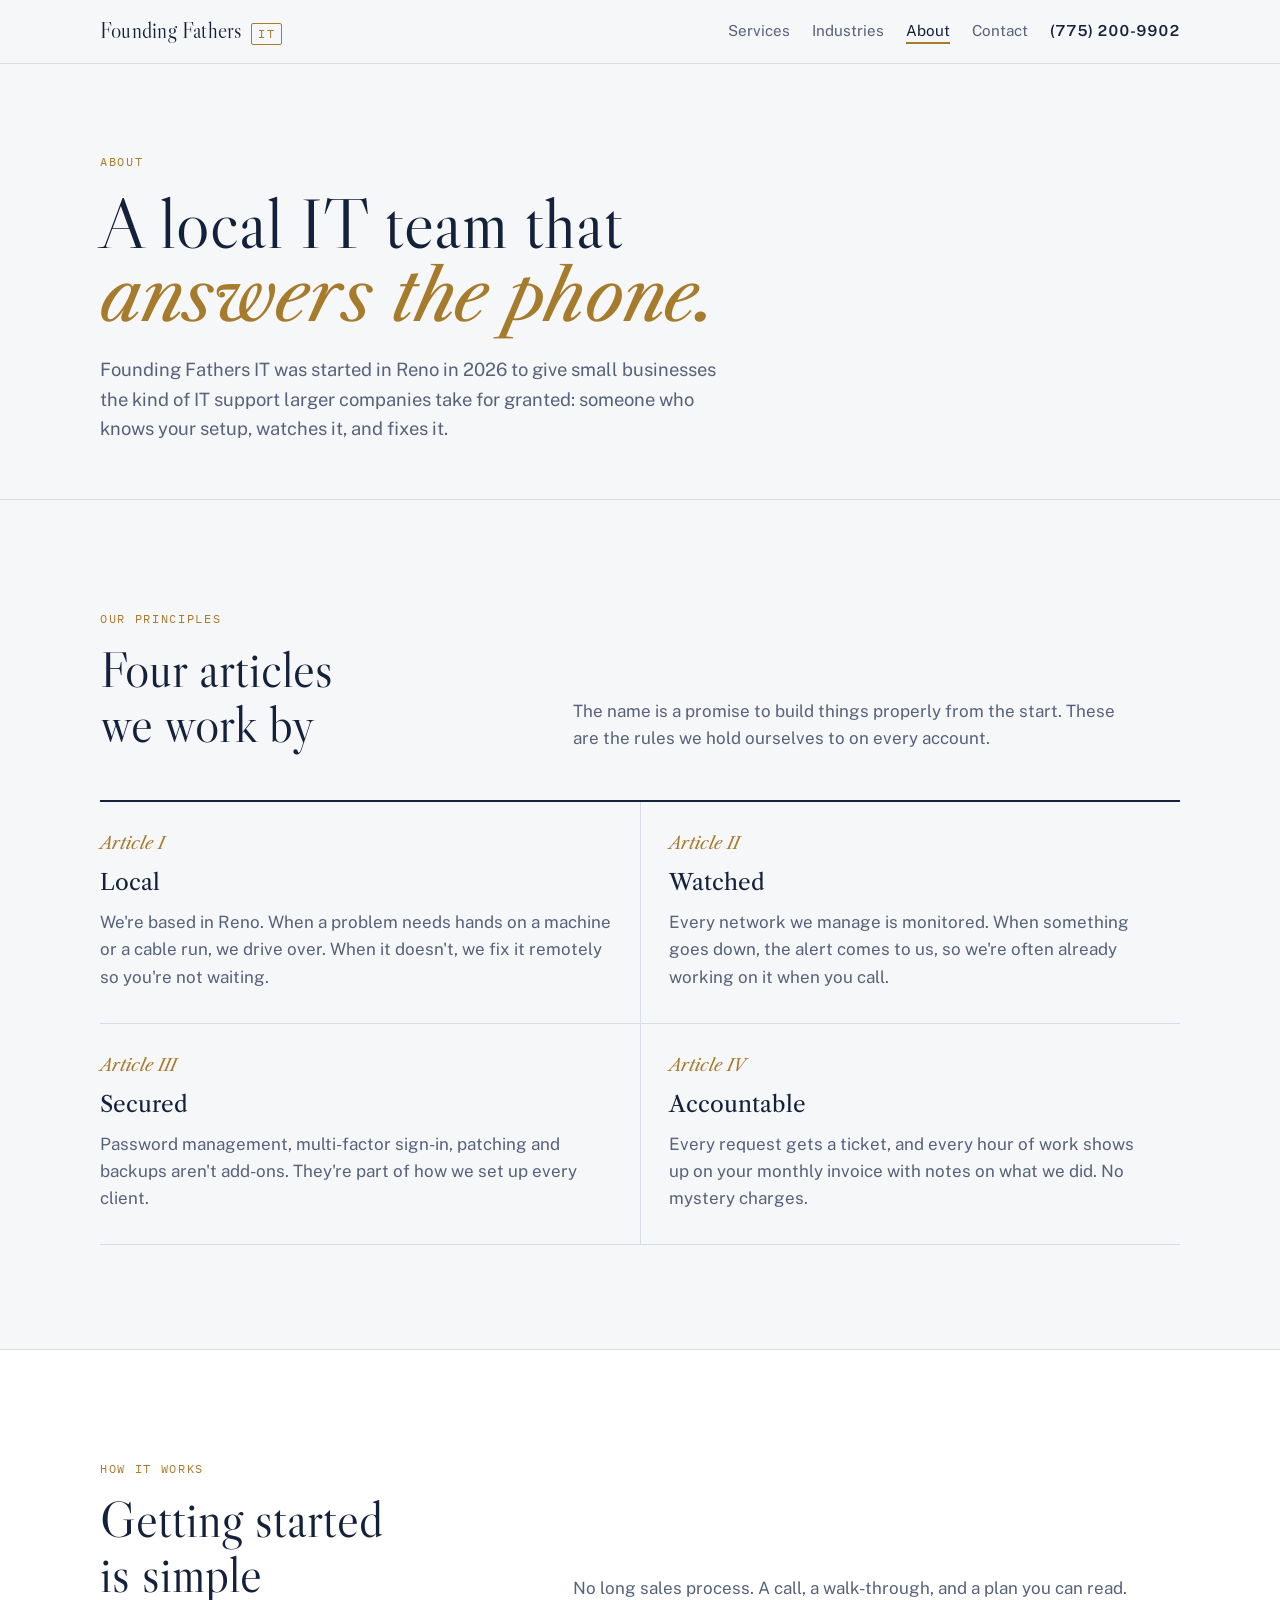
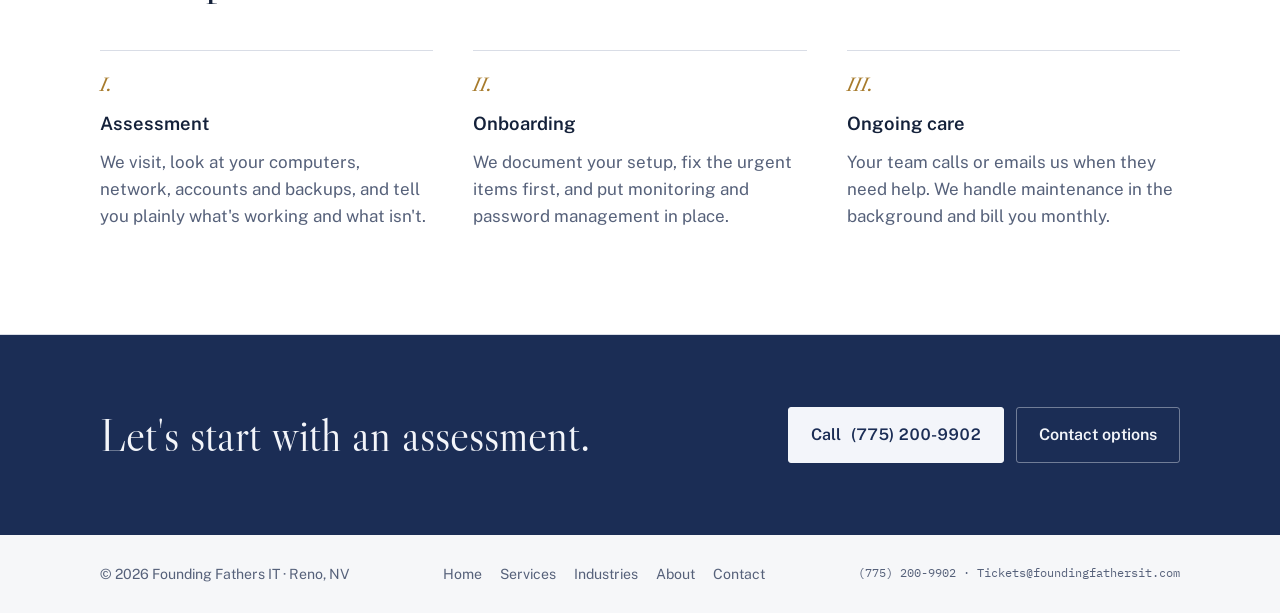
==== about.html @ 0255c2cc "Add files via upload site overhaul" ====
<!doctype html>
<html lang="en">
<head>
<meta charset="utf-8">
<meta name="viewport" content="width=device-width, initial-scale=1, viewport-fit=cover">
<title>About · Founding Fathers IT</title>
<meta name="description" content="Founding Fathers IT: managed IT, cybersecurity and network support for Reno businesses. Call (775) 200-9902.">
<link rel="icon" href="favicon.ico" sizes="any">
<link rel="icon" type="image/png" href="icon.png">
<link rel="apple-touch-icon" href="apple-touch-icon.png">
<link rel="preconnect" href="https://fonts.googleapis.com">
<link rel="preconnect" href="https://fonts.gstatic.com" crossorigin>
<link rel="stylesheet" href="https://fonts.googleapis.com/css2?family=Libre+Caslon+Display&family=Libre+Caslon+Text:ital@0;1&family=Public+Sans:wght@400;500;600;700&family=IBM+Plex+Mono:wght@400;500&display=swap">
<link rel="stylesheet" href="styles.css">
</head>
<body>
<header>
  <div class="wrap nav">
    <a class="mark" href="index.html" aria-label="Founding Fathers IT, home"><b>Founding Fathers</b><span>IT</span></a>
    <nav aria-label="Main">
      <a href="services.html">Services</a>
      <a href="industries.html">Industries</a>
      <a href="about.html" aria-current="page">About</a>
      <a href="contact.html">Contact</a>
      <a class="call" href="tel:+17752009902">(775) 200-9902</a>
    </nav>
  </div>
  <div class="wrap mobile-nav" aria-label="Pages">
    <a href="index.html">Home</a>
    <a href="services.html">Services</a>
    <a href="industries.html">Industries</a>
    <a href="about.html" aria-current="page">About</a>
    <a href="contact.html">Contact</a>
  </div>
</header>

<main id="top">
<section class="page-hero">
  <div class="wrap">
    <span class="eyebrow">About</span>
    <h1>A local IT team that <em>answers the phone.</em></h1>
    <p>Founding Fathers IT was started in Reno in 2026 to give small businesses the kind of IT support larger companies take for granted: someone who knows your setup, watches it, and fixes it.</p>
  </div>
</section>

<section class="block">
  <div class="wrap">
    <div class="head">
      <div><span class="eyebrow">Our principles</span><h2>Four articles we work by</h2></div>
      <p>The name is a promise to build things properly from the start. These are the rules we hold ourselves to on every account.</p>
    </div>
    <div class="principles">
      <div class="principle"><span class="roman">Article I</span><h3>Local</h3><p>We're based in Reno. When a problem needs hands on a machine or a cable run, we drive over. When it doesn't, we fix it remotely so you're not waiting.</p></div>
      <div class="principle"><span class="roman">Article II</span><h3>Watched</h3><p>Every network we manage is monitored. When something goes down, the alert comes to us, so we're often already working on it when you call.</p></div>
      <div class="principle"><span class="roman">Article III</span><h3>Secured</h3><p>Password management, multi-factor sign-in, patching and backups aren't add-ons. They're part of how we set up every client.</p></div>
      <div class="principle"><span class="roman">Article IV</span><h3>Accountable</h3><p>Every request gets a ticket, and every hour of work shows up on your monthly invoice with notes on what we did. No mystery charges.</p></div>
    </div>
  </div>
</section>

<section class="block serve">
  <div class="wrap">
    <div class="head">
      <div><span class="eyebrow">How it works</span><h2>Getting started is simple</h2></div>
      <p>No long sales process. A call, a walk-through, and a plan you can read.</p>
    </div>
    <ol class="steps">
      <li><h3>Assessment</h3><p>We visit, look at your computers, network, accounts and backups, and tell you plainly what's working and what isn't.</p></li>
      <li><h3>Onboarding</h3><p>We document your setup, fix the urgent items first, and put monitoring and password management in place.</p></li>
      <li><h3>Ongoing care</h3><p>Your team calls or emails us when they need help. We handle maintenance in the background and bill you monthly.</p></li>
    </ol>
  </div>
</section>

<section class="cta-band">
  <div class="wrap">
    <h2>Let's start with an assessment.</h2>
    <div class="ctas">
      <a class="btn primary" href="tel:+17752009902">Call <span class="num">(775) 200-9902</span></a>
      <a class="btn ghost" href="contact.html">Contact options</a>
    </div>
  </div>
</section>
</main>

<footer>
  <div class="wrap">
    <span>© 2026 Founding Fathers IT · Reno, NV</span>
    <nav aria-label="Footer"><a href="index.html">Home</a> <a href="services.html">Services</a> <a href="industries.html">Industries</a> <a href="about.html">About</a> <a href="contact.html">Contact</a></nav>
    <span class="mono">(775) 200-9902 · Tickets@foundingfathersit.com</span>
  </div>
</footer>
<script src="site.js"></script>
</body>
</html>
---- styles.css ----
/* Layout: printed-broadside hero set in Caslon (the face of the 1776 Declaration printing), then a plain, modern service ledger in Public Sans. One blue band for contact. */
:root{
  --bg:#f6f7f9;
  --surface:#ffffff;
  --ink:#14213a;
  --muted:#56617a;
  --line:#d9dde6;
  --navy:#1b2d55;
  --navy-ink:#f3f5fa;
  --brass:#a77b2c;
  --brass-soft:#efe3c8;
  --font-display:"Libre Caslon Display","Libre Caslon Text",Georgia,"Times New Roman",serif;
  --font-serif:"Libre Caslon Text",Georgia,"Times New Roman",serif;
  --font-body:"Public Sans",system-ui,-apple-system,"Segoe UI",Roboto,sans-serif;
  --font-mono:"IBM Plex Mono",ui-monospace,SFMono-Regular,Menlo,Consolas,monospace;
  --max:1120px;
}
@media (prefers-color-scheme: dark){
  :root:not([data-theme="light"]){
    --bg:#0e1424; --surface:#151d31; --ink:#e7ebf3; --muted:#9aa5bd; --line:#26314b;
    --navy:#1f3263; --navy-ink:#f3f5fa; --brass:#d3a656; --brass-soft:#2c2617; color-scheme:dark;
  }
}
:root[data-theme="dark"]{
  --bg:#0e1424; --surface:#151d31; --ink:#e7ebf3; --muted:#9aa5bd; --line:#26314b;
  --navy:#1f3263; --navy-ink:#f3f5fa; --brass:#d3a656; --brass-soft:#2c2617; color-scheme:dark;
}
*{box-sizing:border-box}
body{background:var(--bg);color:var(--ink);font-family:var(--font-body);font-size:17px;line-height:1.6;-webkit-font-smoothing:antialiased}
body::before{content:"";position:fixed;inset:0 0 auto;height:env(safe-area-inset-top,0px);z-index:10;background:var(--bg)}
a{color:inherit}
:focus-visible{outline:2px solid var(--brass);outline-offset:3px;border-radius:2px}
.wrap{max-width:var(--max);margin:0 auto;padding-left:max(20px,env(safe-area-inset-left,0px));padding-right:max(20px,env(safe-area-inset-right,0px))}
h1,h2,h3{text-wrap:balance;margin:0}
p{margin:0}
.eyebrow{font-family:var(--font-mono);font-size:.75rem;letter-spacing:.14em;text-transform:uppercase;color:var(--brass)}

/* Header */
header{position:sticky;top:env(safe-area-inset-top,0px);z-index:5;background:color-mix(in srgb,var(--bg) 92%,transparent);backdrop-filter:blur(8px);border-bottom:1px solid var(--line)}
.nav{display:flex;align-items:center;justify-content:space-between;gap:16px;padding-block:14px}
.mark{display:flex;align-items:baseline;gap:10px;text-decoration:none}
.mark b{font-family:var(--font-display);font-weight:400;font-size:1.35rem;letter-spacing:.01em}
.mark span{font-family:var(--font-mono);font-size:.72rem;letter-spacing:.12em;color:var(--brass);border:1px solid var(--brass);padding:1px 6px;border-radius:2px}
.nav nav{display:flex;gap:22px;align-items:center;font-size:.95rem}
.nav nav a{text-decoration:none;color:var(--muted)}
.nav nav a:hover{color:var(--ink)}
.nav .call{color:var(--ink);font-weight:600;font-variant-numeric:tabular-nums;white-space:nowrap}
@media (max-width:720px){.nav nav a:not(.call){display:none}}

/* Hero */
.hero{padding-block:clamp(56px,9vw,112px) clamp(48px,7vw,88px)}
.hero .eyebrow{display:block;margin-bottom:22px}
.hero h1{font-family:var(--font-display);font-weight:400;font-size:clamp(2.6rem,7.2vw,5.6rem);line-height:1.02;letter-spacing:-.01em;max-width:14ch}
.hero h1 em{font-family:var(--font-serif);font-style:italic;color:var(--brass)}
.hero-row{display:grid;grid-template-columns:minmax(0,1.3fr) minmax(0,1fr);gap:48px;align-items:end;margin-top:36px}
.hero-row p{font-size:1.15rem;color:var(--muted);max-width:52ch}
.ctas{display:flex;flex-wrap:wrap;gap:12px}
.btn{display:inline-flex;align-items:center;gap:10px;padding:14px 22px;border-radius:3px;font-weight:600;text-decoration:none;font-size:1rem;border:1px solid var(--navy);cursor:pointer;font-family:var(--font-body)}
.btn.primary{background:var(--navy);color:var(--navy-ink)}
.btn.primary:hover{filter:brightness(1.15)}
.btn.ghost{background:transparent;color:var(--ink);border-color:var(--line)}
.btn.ghost:hover{border-color:var(--ink)}
.btn .num{font-variant-numeric:tabular-nums}
@media (max-width:820px){.hero-row{grid-template-columns:1fr;gap:28px}}

/* Articles strip */
.articles{border-top:1px solid var(--line);border-bottom:1px solid var(--line);background:var(--surface)}
.articles ol{list-style:none;margin:0;padding:0;display:grid;grid-template-columns:repeat(4,minmax(0,1fr))}
.articles li{padding:22px 20px;border-left:1px solid var(--line);display:flex;flex-direction:column;gap:4px}
.articles li:first-child{border-left:0;padding-left:0}
.articles .roman{font-family:var(--font-serif);font-style:italic;color:var(--brass);font-size:.95rem}
.articles strong{font-weight:600;font-size:1rem}
.articles small{color:var(--muted);font-size:.9rem;line-height:1.45}
@media (max-width:860px){.articles ol{grid-template-columns:1fr 1fr}.articles li:nth-child(3){border-left:0;padding-left:0}.articles li:nth-child(n+3){border-top:1px solid var(--line)}}
@media (max-width:480px){.articles ol{grid-template-columns:1fr}.articles li{border-left:0;padding-left:0}.articles li+li{border-top:1px solid var(--line)}}

/* Sections */
section.block{padding-block:clamp(64px,9vw,104px)}
.head{display:grid;grid-template-columns:minmax(0,1fr) minmax(0,1.4fr);gap:40px;margin-bottom:48px;align-items:end}
.head h2{font-family:var(--font-display);font-weight:400;font-size:clamp(2rem,4.4vw,3.2rem);line-height:1.08;margin-top:10px}
.head p{color:var(--muted);max-width:56ch}
@media (max-width:820px){.head{grid-template-columns:1fr;gap:16px}}

/* Services ledger */
.ledger{border-top:2px solid var(--ink)}
.svc{display:grid;grid-template-columns:minmax(0,.9fr) minmax(0,1.5fr) minmax(0,1fr);gap:32px;padding-block:28px;border-bottom:1px solid var(--line)}
.svc h3{font-family:var(--font-serif);font-weight:400;font-size:1.45rem;line-height:1.2}
.svc p{color:var(--muted)}
.svc ul{list-style:none;margin:0;padding:0;display:flex;flex-wrap:wrap;gap:6px;align-content:start}
.svc li{font-family:var(--font-mono);font-size:.75rem;padding:3px 8px;border:1px solid var(--line);border-radius:2px;color:var(--muted);background:var(--surface)}
@media (max-width:820px){.svc{grid-template-columns:1fr;gap:10px}}

/* Who we serve */
.serve{background:var(--surface);border-top:1px solid var(--line);border-bottom:1px solid var(--line)}
.serve-grid{display:grid;grid-template-columns:repeat(3,minmax(0,1fr));gap:20px}
.who{padding:26px;border:1px solid var(--line);border-radius:3px;background:var(--bg);display:flex;flex-direction:column;gap:10px}
.who h3{font-family:var(--font-serif);font-weight:400;font-size:1.3rem}
.who p{color:var(--muted);font-size:.98rem}
@media (max-width:860px){.serve-grid{grid-template-columns:1fr}}

/* Process */
.steps{list-style:none;margin:0;padding:0;display:grid;grid-template-columns:repeat(3,minmax(0,1fr));gap:40px;counter-reset:s}
.steps li{counter-increment:s;display:flex;flex-direction:column;gap:10px;padding-top:20px;border-top:1px solid var(--line)}
.steps li::before{content:counter(s,upper-roman) ".";font-family:var(--font-serif);font-style:italic;color:var(--brass);font-size:1.1rem}
.steps h3{font-size:1.15rem;font-weight:600}
.steps p{color:var(--muted)}
@media (max-width:820px){.steps{grid-template-columns:1fr;gap:24px}}

/* Contact band */
.contact{background:var(--navy);color:var(--navy-ink)}
.contact .wrap{padding-block:clamp(64px,9vw,104px)}
.contact .eyebrow{color:#e3c27f}
.contact h2{font-family:var(--font-display);font-weight:400;font-size:clamp(2.2rem,5vw,3.8rem);line-height:1.05;margin-top:12px;max-width:16ch}
.c-grid{display:grid;grid-template-columns:minmax(0,1.2fr) minmax(0,1fr);gap:48px;margin-top:40px;align-items:start}
.c-lead{color:color-mix(in srgb,var(--navy-ink) 78%,transparent);font-size:1.1rem;max-width:48ch}
.c-list{display:flex;flex-direction:column;border-top:1px solid color-mix(in srgb,var(--navy-ink) 25%,transparent)}
.c-row{display:flex;justify-content:space-between;align-items:center;gap:16px;padding-block:18px;border-bottom:1px solid color-mix(in srgb,var(--navy-ink) 25%,transparent);flex-wrap:wrap}
.c-row .lbl{font-family:var(--font-mono);font-size:.72rem;letter-spacing:.14em;text-transform:uppercase;color:#e3c27f}
.c-row .val{font-size:1.25rem;font-weight:600;font-variant-numeric:tabular-nums;user-select:all;word-break:break-word;min-width:0}
.c-row .val.big{font-family:var(--font-serif);font-weight:400;font-size:clamp(1.6rem,4vw,2.2rem)}
.c-row a.val{text-decoration:none}
.c-actions{display:flex;gap:8px;align-items:center}
.copy{font-family:var(--font-mono);font-size:.72rem;letter-spacing:.08em;text-transform:uppercase;padding:6px 10px;background:transparent;color:var(--navy-ink);border:1px solid color-mix(in srgb,var(--navy-ink) 40%,transparent);border-radius:2px;cursor:pointer}
.copy:hover{border-color:var(--navy-ink)}
@media (max-width:820px){.c-grid{grid-template-columns:1fr;gap:28px}}

footer{padding-block:28px;color:var(--muted);font-size:.88rem}
footer .wrap{display:flex;justify-content:space-between;gap:16px;flex-wrap:wrap}
footer .mono{font-family:var(--font-mono);font-size:.78rem}
@media (prefers-reduced-motion:no-preference){
  .hero h1,.hero-row{animation:rise .7s ease-out both}
  .hero-row{animation-delay:.12s}
  @keyframes rise{from{transform:translateY(10px)}to{transform:none}}
}

/* ---- Multi-page additions ---- */
:root{padding-top:env(safe-area-inset-top,0px);padding-bottom:env(safe-area-inset-bottom,0px)}
body{margin:0}
img{max-width:100%}
.nav nav a[aria-current="page"]{color:var(--ink);text-decoration:underline;text-decoration-color:var(--brass);text-underline-offset:6px;text-decoration-thickness:2px}
.mobile-nav{display:none}
@media (max-width:720px){
  .mobile-nav{display:flex;gap:4px;overflow-x:auto;padding-block:0 10px;font-size:.92rem;scrollbar-width:none}
  .mobile-nav a{flex:none;text-decoration:none;color:var(--muted);padding:6px 12px;border:1px solid var(--line);border-radius:999px}
  .mobile-nav a[aria-current="page"]{color:var(--navy-ink);background:var(--navy);border-color:var(--navy)}
}

/* Sub-page hero */
.page-hero{padding-block:clamp(48px,7vw,88px) clamp(36px,5vw,56px);border-bottom:1px solid var(--line)}
.page-hero .eyebrow{display:block;margin-bottom:16px}
.page-hero h1{font-family:var(--font-display);font-weight:400;font-size:clamp(2.4rem,6vw,4.4rem);line-height:1.04;max-width:18ch}
.page-hero h1 em{font-family:var(--font-serif);font-style:italic;color:var(--brass)}
.page-hero p{margin-top:22px;font-size:1.15rem;color:var(--muted);max-width:58ch}

/* Home service index */
.index{display:grid;grid-template-columns:repeat(3,minmax(0,1fr));border-top:2px solid var(--ink)}
.index a{display:flex;flex-direction:column;gap:8px;padding:26px 24px 28px 0;border-bottom:1px solid var(--line);text-decoration:none}
.index a:not(:nth-child(3n+1)){padding-left:24px;border-left:1px solid var(--line)}
.index h3{font-family:var(--font-serif);font-weight:400;font-size:1.3rem}
.index p{color:var(--muted);font-size:.98rem}
.index .more{font-family:var(--font-mono);font-size:.72rem;letter-spacing:.12em;text-transform:uppercase;color:var(--brass);margin-top:auto}
.index a:hover h3{text-decoration:underline;text-decoration-color:var(--brass);text-underline-offset:4px}
@media (max-width:860px){.index{grid-template-columns:1fr 1fr}.index a:not(:nth-child(3n+1)){padding-left:0;border-left:0}.index a:nth-child(even){padding-left:24px;border-left:1px solid var(--line)}}
@media (max-width:520px){.index{grid-template-columns:1fr}.index a:nth-child(even){padding-left:0;border-left:0}}

/* Service detail */
.svc{scroll-margin-top:90px}
.svc .inc{display:flex;flex-direction:column;gap:12px}
.svc .inc h4{margin:0;font-family:var(--font-mono);font-size:.72rem;letter-spacing:.14em;text-transform:uppercase;color:var(--brass);font-weight:500}
.svc .body{display:flex;flex-direction:column;gap:12px}
.svc .body p+p{margin-top:0}

/* Industry detail */
.ind{display:grid;grid-template-columns:minmax(0,1fr) minmax(0,1.6fr);gap:40px;padding-block:40px;border-bottom:1px solid var(--line)}
.ind:first-child{border-top:2px solid var(--ink)}
.ind h2{font-family:var(--font-display);font-weight:400;font-size:clamp(1.8rem,3.6vw,2.5rem);line-height:1.1}
.ind .body{display:flex;flex-direction:column;gap:16px}
.ind .body > p{color:var(--muted)}
.checks{list-style:none;margin:0;padding:0;display:grid;grid-template-columns:1fr 1fr;gap:10px 28px}
.checks li{position:relative;padding-left:22px;font-size:.98rem}
.checks li::before{content:"";position:absolute;left:0;top:.55em;width:10px;height:10px;border:1.5px solid var(--brass);transform:rotate(45deg)}
@media (max-width:820px){.ind{grid-template-columns:1fr;gap:16px}.checks{grid-template-columns:1fr}}

/* Principles (about) */
.principles{display:grid;grid-template-columns:repeat(2,minmax(0,1fr));gap:0;border-top:2px solid var(--ink)}
.principle{padding:28px 28px 32px 0;border-bottom:1px solid var(--line);display:flex;flex-direction:column;gap:8px}
.principle:nth-child(even){padding-left:28px;border-left:1px solid var(--line)}
.principle .roman{font-family:var(--font-serif);font-style:italic;color:var(--brass)}
.principle h3{font-family:var(--font-serif);font-weight:400;font-size:1.4rem}
.principle p{color:var(--muted)}
@media (max-width:720px){.principles{grid-template-columns:1fr}.principle:nth-child(even){padding-left:0;border-left:0}}

/* CTA band */
.cta-band{background:var(--navy);color:var(--navy-ink)}
.cta-band .wrap{padding-block:clamp(48px,7vw,72px);display:flex;justify-content:space-between;align-items:center;gap:28px;flex-wrap:wrap}
.cta-band h2{font-family:var(--font-display);font-weight:400;font-size:clamp(1.8rem,4vw,2.8rem);line-height:1.1;max-width:20ch}
.cta-band .btn.primary{background:var(--navy-ink);color:#1b2d55;border-color:var(--navy-ink)}
.cta-band .btn.ghost{color:var(--navy-ink);border-color:color-mix(in srgb,var(--navy-ink) 40%,transparent)}
.cta-band .btn.ghost:hover{border-color:var(--navy-ink)}

/* Contact page extras */
.expect{display:grid;grid-template-columns:repeat(3,minmax(0,1fr));gap:40px}
.expect div{display:flex;flex-direction:column;gap:8px;padding-top:20px;border-top:1px solid var(--line)}
.expect h3{font-size:1.1rem;font-weight:600}
.expect p{color:var(--muted)}
@media (max-width:820px){.expect{grid-template-columns:1fr;gap:24px}}
.contact.page .wrap{padding-block:clamp(56px,8vw,96px)}
footer nav{display:flex;gap:18px;flex-wrap:wrap}
footer nav a{text-decoration:none}
footer nav a:hover{color:var(--ink)}
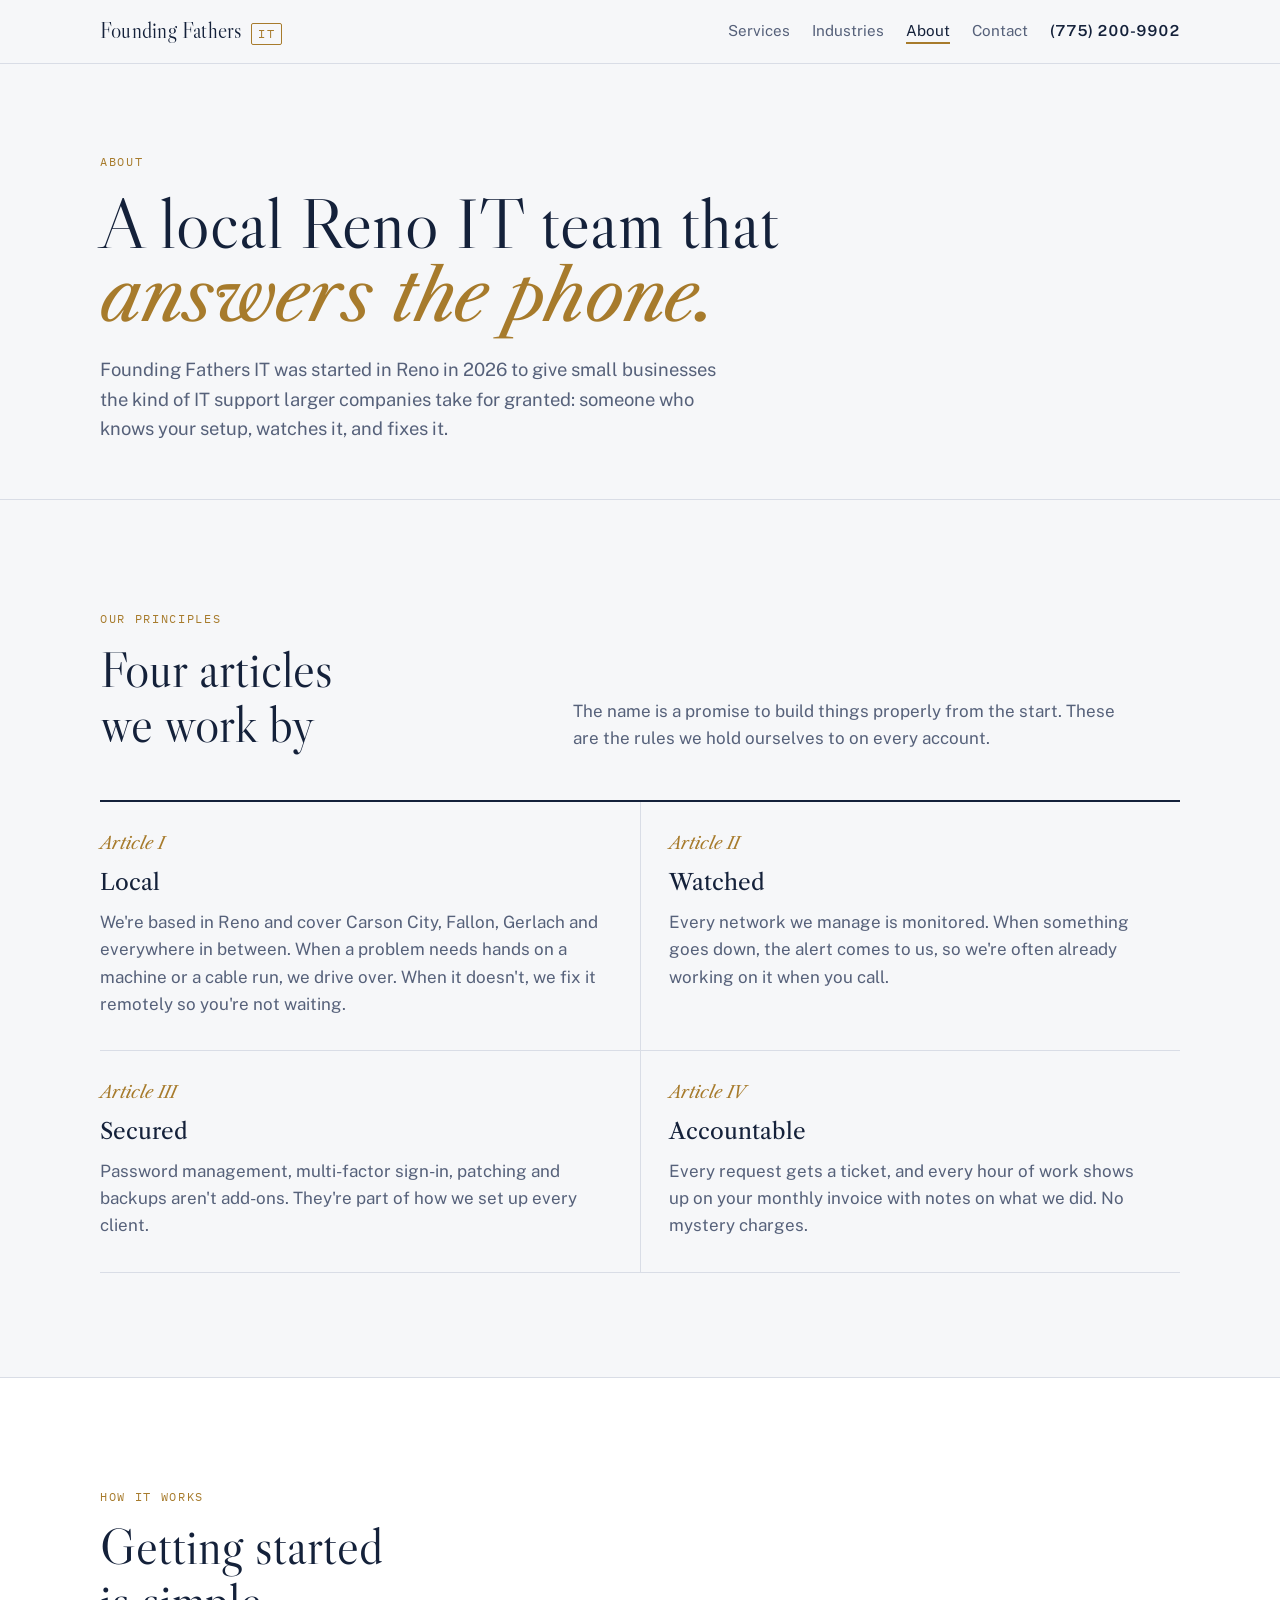
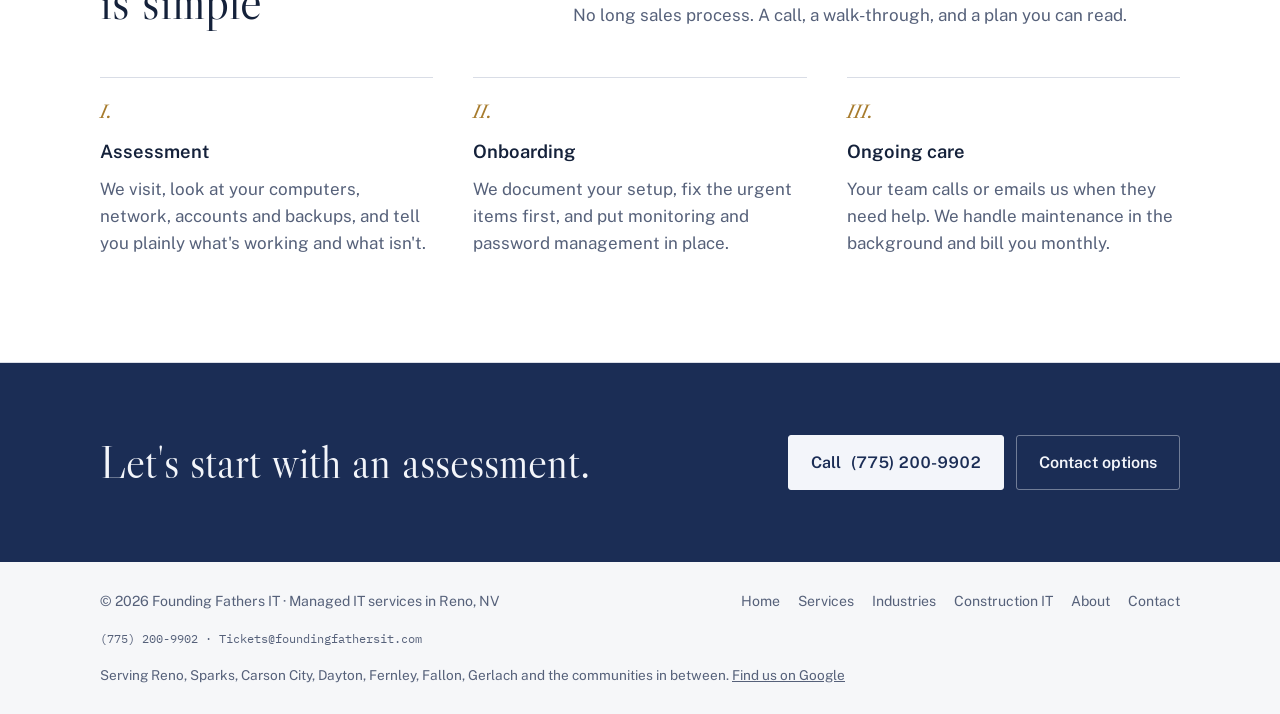
==== commit a81a9a4e: "Add files via upload" ====
--- a/about.html
+++ b/about.html
@@ -3,8 +3,20 @@
 <head>
 <meta charset="utf-8">
 <meta name="viewport" content="width=device-width, initial-scale=1, viewport-fit=cover">
-<title>About · Founding Fathers IT</title>
-<meta name="description" content="Founding Fathers IT: managed IT, cybersecurity and network support for Reno businesses. Call (775) 200-9902.">
+<title>About Founding Fathers IT | Local Reno IT Company</title>
+<meta name="description" content="Founding Fathers IT is a local Reno IT company giving small businesses support that's local, monitored, secured and accountable. Call (775) 200-9902.">
+<link rel="canonical" href="https://www.foundingfathersit.com/about.html">
+<meta name="robots" content="index, follow">
+<meta property="og:type" content="website">
+<meta property="og:site_name" content="Founding Fathers IT">
+<meta property="og:title" content="About Founding Fathers IT | Local Reno IT Company">
+<meta property="og:description" content="Founding Fathers IT is a local Reno IT company giving small businesses support that's local, monitored, secured and accountable. Call (775) 200-9902.">
+<meta property="og:url" content="https://www.foundingfathersit.com/about.html">
+<meta property="og:image" content="https://www.foundingfathersit.com/icon.png">
+<meta property="og:locale" content="en_US">
+<meta name="twitter:card" content="summary">
+<meta name="geo.region" content="US-NV">
+<meta name="geo.placename" content="Reno">
 <link rel="icon" href="favicon.ico" sizes="any">
 <link rel="icon" type="image/png" href="icon.png">
 <link rel="apple-touch-icon" href="apple-touch-icon.png">
@@ -12,6 +24,26 @@
 <link rel="preconnect" href="https://fonts.gstatic.com" crossorigin>
 <link rel="stylesheet" href="https://fonts.googleapis.com/css2?family=Libre+Caslon+Display&family=Libre+Caslon+Text:ital@0;1&family=Public+Sans:wght@400;500;600;700&family=IBM+Plex+Mono:wght@400;500&display=swap">
 <link rel="stylesheet" href="styles.css">
+<script type="application/ld+json">
+{
+  "@context": "https://schema.org",
+  "@type": "BreadcrumbList",
+  "itemListElement": [
+    {
+      "@type": "ListItem",
+      "position": 1,
+      "name": "Home",
+      "item": "https://www.foundingfathersit.com/"
+    },
+    {
+      "@type": "ListItem",
+      "position": 2,
+      "name": "About",
+      "item": "https://www.foundingfathersit.com/about.html"
+    }
+  ]
+}
+</script>
 </head>
 <body>
 <header>
@@ -38,7 +70,7 @@
 <section class="page-hero">
   <div class="wrap">
     <span class="eyebrow">About</span>
-    <h1>A local IT team that <em>answers the phone.</em></h1>
+    <h1>A local Reno IT team that <em>answers the phone.</em></h1>
     <p>Founding Fathers IT was started in Reno in 2026 to give small businesses the kind of IT support larger companies take for granted: someone who knows your setup, watches it, and fixes it.</p>
   </div>
 </section>
@@ -50,7 +82,7 @@
       <p>The name is a promise to build things properly from the start. These are the rules we hold ourselves to on every account.</p>
     </div>
     <div class="principles">
-      <div class="principle"><span class="roman">Article I</span><h3>Local</h3><p>We're based in Reno. When a problem needs hands on a machine or a cable run, we drive over. When it doesn't, we fix it remotely so you're not waiting.</p></div>
+      <div class="principle"><span class="roman">Article I</span><h3>Local</h3><p>We're based in Reno and cover Carson City, Fallon, Gerlach and everywhere in between. When a problem needs hands on a machine or a cable run, we drive over. When it doesn't, we fix it remotely so you're not waiting.</p></div>
       <div class="principle"><span class="roman">Article II</span><h3>Watched</h3><p>Every network we manage is monitored. When something goes down, the alert comes to us, so we're often already working on it when you call.</p></div>
       <div class="principle"><span class="roman">Article III</span><h3>Secured</h3><p>Password management, multi-factor sign-in, patching and backups aren't add-ons. They're part of how we set up every client.</p></div>
       <div class="principle"><span class="roman">Article IV</span><h3>Accountable</h3><p>Every request gets a ticket, and every hour of work shows up on your monthly invoice with notes on what we did. No mystery charges.</p></div>
@@ -85,9 +117,10 @@
 
 <footer>
   <div class="wrap">
-    <span>© 2026 Founding Fathers IT · Reno, NV</span>
-    <nav aria-label="Footer"><a href="index.html">Home</a> <a href="services.html">Services</a> <a href="industries.html">Industries</a> <a href="about.html">About</a> <a href="contact.html">Contact</a></nav>
+    <span>© 2026 Founding Fathers IT · Managed IT services in Reno, NV</span>
+    <nav aria-label="Footer"><a href="index.html">Home</a> <a href="services.html">Services</a> <a href="industries.html">Industries</a> <a href="construction-it.html">Construction IT</a> <a href="about.html">About</a> <a href="contact.html">Contact</a></nav>
     <span class="mono">(775) 200-9902 · Tickets@foundingfathersit.com</span>
+    <span class="area">Serving Reno, Sparks, Carson City, Dayton, Fernley, Fallon, Gerlach and the communities in between. <a href="https://share.google/DnoZ909VEDZ4MryOn" rel="noopener" target="_blank">Find us on Google</a></span>
   </div>
 </footer>
 <script src="site.js"></script>
--- a/styles.css
+++ b/styles.css
@@ -111,7 +111,7 @@
 .contact{background:var(--navy);color:var(--navy-ink)}
 .contact .wrap{padding-block:clamp(64px,9vw,104px)}
 .contact .eyebrow{color:#e3c27f}
-.contact h2{font-family:var(--font-display);font-weight:400;font-size:clamp(2.2rem,5vw,3.8rem);line-height:1.05;margin-top:12px;max-width:16ch}
+.contact h1,.contact h2{font-family:var(--font-display);font-weight:400;font-size:clamp(2.2rem,5vw,3.8rem);line-height:1.05;margin-top:12px;max-width:16ch}
 .c-grid{display:grid;grid-template-columns:minmax(0,1.2fr) minmax(0,1fr);gap:48px;margin-top:40px;align-items:start}
 .c-lead{color:color-mix(in srgb,var(--navy-ink) 78%,transparent);font-size:1.1rem;max-width:48ch}
 .c-list{display:flex;flex-direction:column;border-top:1px solid color-mix(in srgb,var(--navy-ink) 25%,transparent)}
@@ -209,3 +209,14 @@
 footer nav{display:flex;gap:18px;flex-wrap:wrap}
 footer nav a{text-decoration:none}
 footer nav a:hover{color:var(--ink)}
+
+footer .area{flex-basis:100%;font-size:.85rem;color:var(--muted)}
+/* FAQ (home) */
+.faq-list{border-top:2px solid var(--ink)}
+.faq-item{border-bottom:1px solid var(--line);padding-block:4px}
+.faq-item summary{list-style:none;cursor:pointer;display:flex;justify-content:space-between;align-items:center;gap:16px;padding-block:18px}
+.faq-item summary::-webkit-details-marker{display:none}
+.faq-item summary::after{content:"+";font-family:var(--font-mono);color:var(--brass);font-size:1.2rem;flex:none}
+.faq-item[open] summary::after{content:"\2212"}
+.faq-item h3{font-family:var(--font-serif);font-weight:400;font-size:1.25rem;line-height:1.3}
+.faq-item p{color:var(--muted);max-width:70ch;padding-bottom:20px}
